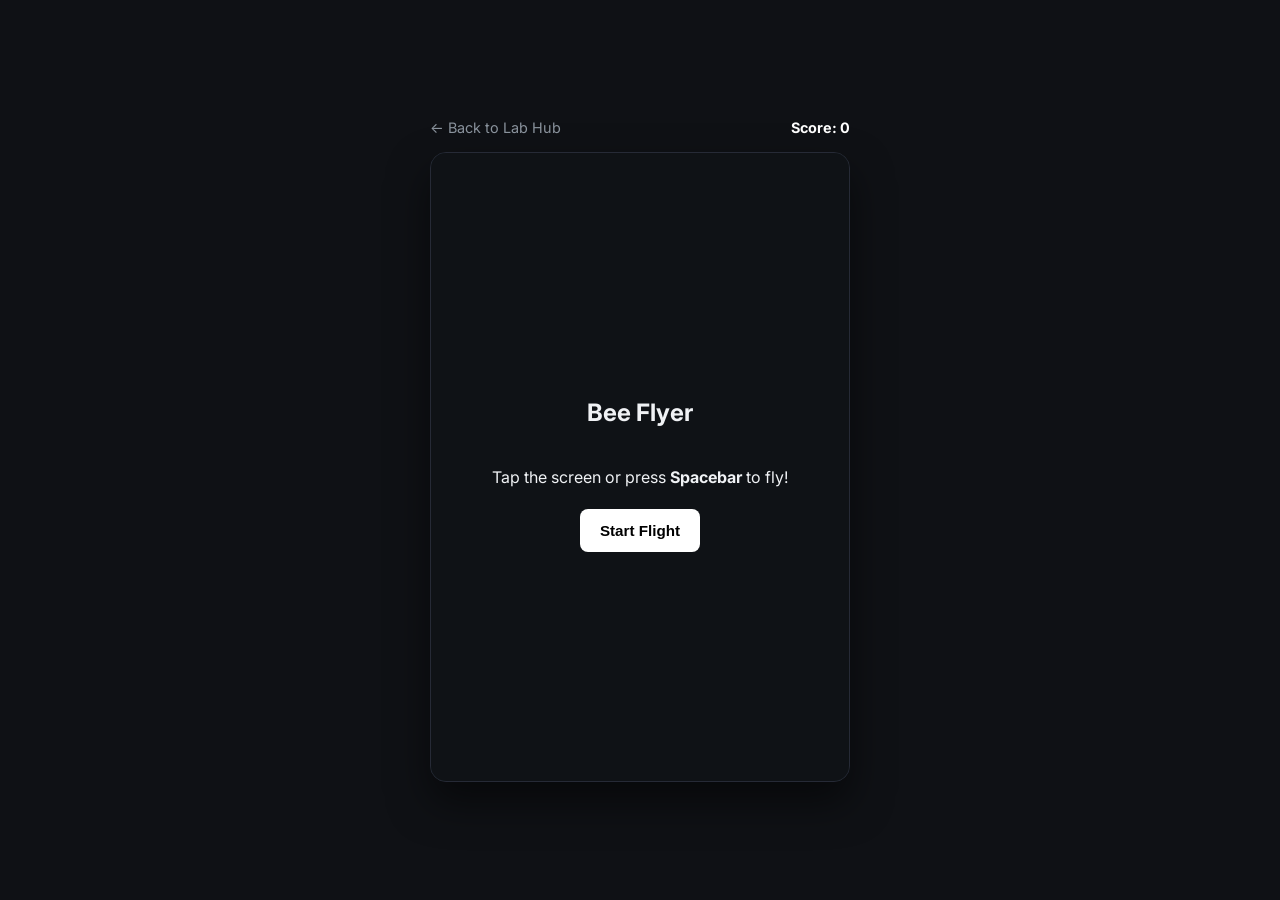
==== experiments/index.html @ bac734c7 "Added index, css, and Js files These code files will house the Bee Fyler game." ====
<!DOCTYPE html>
<html lang="en">
<head>
  <meta charset="UTF-8" />
  <meta name="viewport" content="width=device-width, initial-scale=1.0" />
  <title>Bee Flyer | Design & Frontend Lab</title>
  
  <!-- Fonts -->
  <link rel="preconnect" href="https://fonts.googleapis.com">
  <link rel="preconnect" href="https://fonts.gstatic.com" crossorigin>
  <link href="https://fonts.googleapis.com/css2?family=Inter:wght@400;600;700&display=swap" rel="stylesheet">
  
  <link rel="stylesheet" href="style.css" />
</head>
<body>

  <div class="game-wrapper">
    <!-- Header Controls -->
    <header class="game-header">
      <a href="https://n-sagar.github.io/Sagar-Portfolio/#" class="back-link">← Back to Lab Hub</a>
      <div class="score-display">Score: <span id="scoreText">0</span></div>
    </header>

    <!-- Canvas Game Viewport -->
    <main class="canvas-container">
      <canvas id="gameCanvas" width="400" height="600"></canvas>
      
      <!-- Tap / Start Overlay -->
      <div id="startOverlay" class="overlay">
        <h2>Bee Flyer</h2>
        <p>Tap the screen or press <strong>Spacebar</strong> to fly!</p>
        <button id="startBtn" class="btn primary">Start Flight</button>
      </div>

      <!-- Game Over Modal (Resume Delivery) -->
      <div id="gameOverModal" class="overlay hidden">
        <div class="modal-card">
          <span class="badge-death">Ouch! You took a tumble 🐝</span>
          <h2>Flight Ended!</h2>
          <p class="score-summary">Final Score: <span id="finalScore">0</span></p>
          <p class="resume-pitch">
            The bee may have crashed, but your next project doesn't have to. Check out my resume to see how we can build great products together!
          </p>

          <div class="cta-group">
            <a href="../../portfolio-v1/resume.html" target="_blank" class="btn primary-btn">
              📄 Download / View Resume
            </a>
            <button id="restartBtn" class="btn secondary-btn">Try Again 🔄</button>
          </div>
        </div>
      </div>
    </main>
  </div>

  <script src="game.js"></script>
</body>
</html>
---- experiments/style.css ----
:root {
  --bg-dark: #0f1115;
  --surface-card: #161920;
  --border-color: hsl(225, 17%, 18%);
  --accent-yellow: #ffffff;
  --accent-yellow-hover: #009dff;
  --text-bright: #f0f2f5;
  --text-muted: #8b949e;
  --font-main: 'Inter', system-ui, sans-serif;
}

* {
  box-sizing: border-box;
  margin: 0;
  padding: 0;
}

body {
  background-color: var(--bg-dark);
  color: var(--text-bright);
  font-family: var(--font-main);
  display: flex;
  justify-content: center;
  align-items: center;
  min-height: 100vh;
  padding: 1rem;
}

.game-wrapper {
  width: 100%;
  max-width: 420px;
  display: flex;
  flex-direction: column;
  gap: 1rem;
}

.game-header {
  display: flex;
  justify-content: space-between;
  align-items: center;
  font-size: 0.9rem;
}

.back-link {
  color: var(--text-muted);
  text-decoration: none;
  transition: color 0.2s ease;
}

.back-link:hover {
  color: var(--text-bright);
}

.score-display {
  font-weight: 700;
  color: var(--accent-yellow);
}

/* Canvas Viewport */
.canvas-container {
  position: relative;
  width: 100%;
  aspect-ratio: 2 / 3;
  border-radius: 16px;
  overflow: hidden;
  border: 1px solid var(--border-color);
  box-shadow: 0 20px 40px rgba(0, 0, 0, 0.5);
}

#gameCanvas {
  width: 100%;
  height: 100%;
  display: block;
  background: #182026; /* Dark sky background */
}

/* Overlays */
.overlay {
  position: absolute;
  inset: 0;
  background: rgba(15, 17, 21, 0.85);
  backdrop-filter: blur(8px);
  display: flex;
  flex-direction: column;
  justify-content: center;
  align-items: center;
  text-align: center;
  padding: 2rem;
  transition: opacity 0.3s ease;
  line-height: 4rem;
}

.hidden {
  display: none !important;
}

.badge-death {
  font-size: 0.8rem;
  color: var(--accent-yellow);
  text-transform: uppercase;
  letter-spacing: 0.05em;
  font-weight: 600;
  margin-bottom: 0.5rem;
  display: block;
}

.modal-card h2 {
  font-size: 1.75rem;
  margin-bottom: 0.5rem;
}

.score-summary {
  font-size: 1.1rem;
  color: var(--text-muted);
  margin-bottom: 1rem;
}

.resume-pitch {
  font-size: 0.9rem;
  color: var(--text-muted);
  line-height: 1.5;
  margin-bottom: 1.5rem;
}

/* Buttons */
.cta-group {
  display: flex;
  flex-direction: column;
  gap: 0.75rem;
  width: 100%;
}

.btn {
  padding: 0.8rem 1.25rem;
  border-radius: 8px;
  font-size: 0.95rem;
  font-weight: 600;
  cursor: pointer;
  text-decoration: none;
  transition: all 0.2s ease;
  border: none;
}

.primary-btn, .primary {
  background-color: var(--accent-yellow);
  color: #000;
}

.primary-btn:hover, .primary:hover {
  background-color: var(--accent-yellow-hover);
}

.secondary-btn {
  background-color: transparent;
  color: var(--text-bright);
  border: 1px solid var(--border-color);
}

.secondary-btn:hover {
  background-color: rgba(255, 255, 255, 0.05);
}
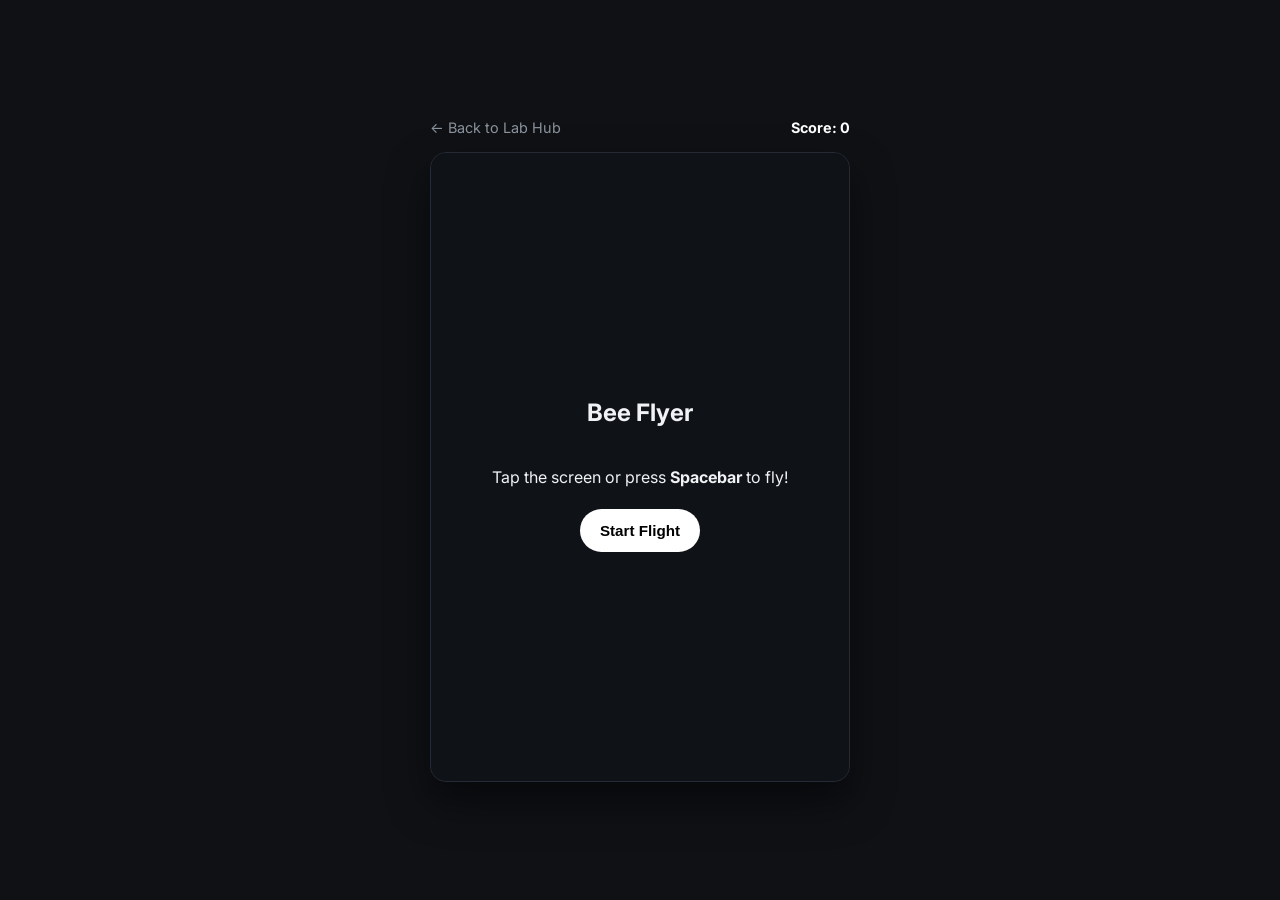
==== commit 2a239989: "Updated files Updated HTML, CSS & JS file with components and button styles." ====
--- a/experiments/index.html
+++ b/experiments/index.html
@@ -39,7 +39,8 @@
           <h2>Flight Ended!</h2>
           <p class="score-summary">Final Score: <span id="finalScore">0</span></p>
           <p class="resume-pitch">
-            The bee may have crashed, but your next project doesn't have to. Check out my resume to see how we can build great products together!
+            The bee may have crashed, but your next project doesn't have to. Check out my resume to see how we can 
+            build great products together!
           </p>
 
           <div class="cta-group">
--- a/experiments/style.css
+++ b/experiments/style.css
@@ -1,18 +1,18 @@
-:root {
-  --bg-dark: #0f1115;
-  --surface-card: #161920;
-  --border-color: hsl(225, 17%, 18%);
-  --accent-yellow: #ffffff;
-  --accent-yellow-hover: #009dff;
-  --text-bright: #f0f2f5;
-  --text-muted: #8b949e;
-  --font-main: 'Inter', system-ui, sans-serif;
-}
-
 * {
   box-sizing: border-box;
   margin: 0;
   padding: 0;
+}
+
+:root {
+  --bg-dark: #0f1115;
+  --surface-card: #161920;
+  --border-color: #262a36;
+  --accent-yellow: #ffffff;
+  --accent-yellow-hover: #0b90f5;
+  --text-bright: #f0f2f5;
+  --text-muted: #8b949e;
+  --font-main: 'Inter', system-ui, sans-serif;
 }
 
 body {
@@ -85,9 +85,9 @@
   justify-content: center;
   align-items: center;
   text-align: center;
+  line-height: 4rem;
   padding: 2rem;
   transition: opacity 0.3s ease;
-  line-height: 4rem;
 }
 
 .hidden {
@@ -132,7 +132,7 @@
 
 .btn {
   padding: 0.8rem 1.25rem;
-  border-radius: 8px;
+  border-radius: 8rem;
   font-size: 0.95rem;
   font-weight: 600;
   cursor: pointer;
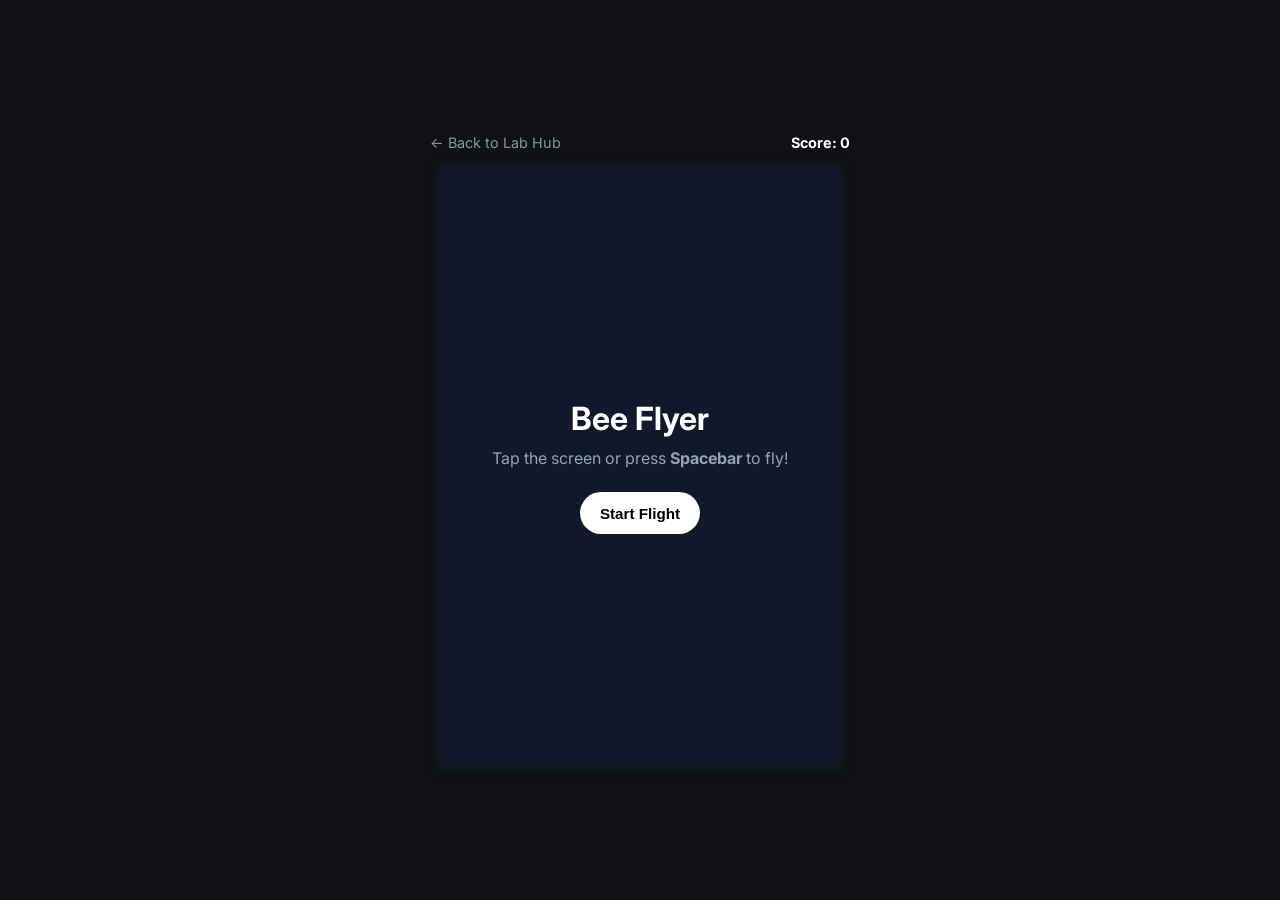
==== commit c725a157: "Updated Bee Flyer Made updates to the game, including the bee vector, background environment, openin" ====
--- a/experiments/index.html
+++ b/experiments/index.html
@@ -14,45 +14,44 @@
 </head>
 <body>
 
-  <div class="game-wrapper">
+<!-- The Game Container-->
+<div class="game-wrapper">
+
     <!-- Header Controls -->
-    <header class="game-header">
+  <header class="game-header">
       <a href="https://n-sagar.github.io/Sagar-Portfolio/#" class="back-link">← Back to Lab Hub</a>
       <div class="score-display">Score: <span id="scoreText">0</span></div>
-    </header>
+  </header>
+<main class="canvas-container">
 
-    <!-- Canvas Game Viewport -->
-    <main class="canvas-container">
-      <canvas id="gameCanvas" width="400" height="600"></canvas>
-      
-      <!-- Tap / Start Overlay -->
-      <div id="startOverlay" class="overlay">
-        <h2>Bee Flyer</h2>
-        <p>Tap the screen or press <strong>Spacebar</strong> to fly!</p>
-        <button id="startBtn" class="btn primary">Start Flight</button>
+  <!-- 1. The Start Screen Overlay -->
+  <div id="start-screen" class="start-overlay">
+    <h2>Bee Flyer</h2>
+    <p>Tap the screen or press <strong>Spacebar</strong> to fly!</p>
+    <button id="start-btn" class="btn primary-btn">Start Flight</button>
+  </div>
+
+  <!-- 2. The Single Game Canvas -->
+  <canvas id="gameCanvas" width="400" height="600"></canvas>
+
+  <!-- 3. Game Over Modal - This is where the user can download your Resume or Start over. -->
+  <div id="gameOverModal" class="overlay hidden">
+    <div class="modal-card">
+      <span class="badge-death">Ouch! You took a tumble 🐝</span>
+      <h2>Flight Ended!</h2>
+      <p class="score-summary">Final Score: <span id="finalScore">0</span></p>
+      <p class="resume-pitch">
+        The bee may have crashed, but your next project doesn't have to. Check out my resume to see how we can build great products together!
+      </p>
+      <div class="cta-group">
+        <a href="../../portfolio-v1/resume.html" target="_blank" class="btn primary-btn">
+          Download / View Resume
+        </a>
+        <button id="restartBtn" class="btn secondary-btn">Try Again 🐝</button>
       </div>
-
-      <!-- Game Over Modal (Resume Delivery) -->
-      <div id="gameOverModal" class="overlay hidden">
-        <div class="modal-card">
-          <span class="badge-death">Ouch! You took a tumble 🐝</span>
-          <h2>Flight Ended!</h2>
-          <p class="score-summary">Final Score: <span id="finalScore">0</span></p>
-          <p class="resume-pitch">
-            The bee may have crashed, but your next project doesn't have to. Check out my resume to see how we can 
-            build great products together!
-          </p>
-
-          <div class="cta-group">
-            <a href="../../portfolio-v1/resume.html" target="_blank" class="btn primary-btn">
-              📄 Download / View Resume
-            </a>
-            <button id="restartBtn" class="btn secondary-btn">Try Again 🔄</button>
-          </div>
-        </div>
-      </div>
-    </main>
+    </div>
   </div>
+</main>
 
   <script src="game.js"></script>
 </body>
--- a/experiments/style.css
+++ b/experiments/style.css
@@ -24,6 +24,17 @@
   align-items: center;
   min-height: 100vh;
   padding: 1rem;
+}
+
+/* The canvas container starts with a frosted blur */
+.game-container canvas {
+  filter: blur(6px);
+  transition: filter 0.4s ease-in-out; /* Smooth transition when clicking start */
+}
+
+/* Once the game starts, this class removes the blur */
+.game-container.game-active canvas {
+  filter: blur(0px);
 }
 
 .game-wrapper {
@@ -56,15 +67,12 @@
   color: var(--accent-yellow);
 }
 
-/* Canvas Viewport */
+/* Container must be relative so absolute children align to it - This is for the Content on the start screen. */
 .canvas-container {
   position: relative;
-  width: 100%;
-  aspect-ratio: 2 / 3;
-  border-radius: 16px;
-  overflow: hidden;
-  border: 1px solid var(--border-color);
-  box-shadow: 0 20px 40px rgba(0, 0, 0, 0.5);
+  width: 400px;
+  height: 600px;
+  margin: 0 auto;
 }
 
 #gameCanvas {
@@ -74,20 +82,46 @@
   background: #182026; /* Dark sky background */
 }
 
-/* Overlays */
-.overlay {
+/* Canvas starts with a subtle frosted blur */
+.canvas-container canvas {
+  filter: blur(6px);
+  transition: filter 0.4s ease-in-out;
+}
+
+/* When the game starts, the blur disappears */
+.canvas-container.game-active canvas {
+  filter: blur(0px);
+}
+
+/* The Start Screen Overlay styling  This allows for the canvas to be blurred until the user hits start */
+.start-overlay {
   position: absolute;
-  inset: 0;
-  background: rgba(15, 17, 21, 0.85);
-  backdrop-filter: blur(8px);
+  top: 0;
+  left: 0;
+  width: 100%;
+  height: 100%;
   display: flex;
   flex-direction: column;
-  justify-content: center;
-  align-items: center;
+  justify-content: center; /* Centers vertically */
+  align-items: center;     /* Centers horizontally */
   text-align: center;
-  line-height: 4rem;
-  padding: 2rem;
-  transition: opacity 0.3s ease;
+  background: rgba(15, 23, 42, 0.85); /* Sleek dark frosted glass look */
+  color: #ffffff;
+  z-index: 10;
+  border-radius: 12px;
+  padding: 20px;
+}
+
+/* Space out elements inside the overlay */
+.start-overlay h2 {
+  font-size: 32px;
+  margin-bottom: 10px;
+}
+
+.start-overlay p {
+  font-size: 16px;
+  margin-bottom: 24px;
+  color: #94A3B8;
 }
 
 .hidden {
